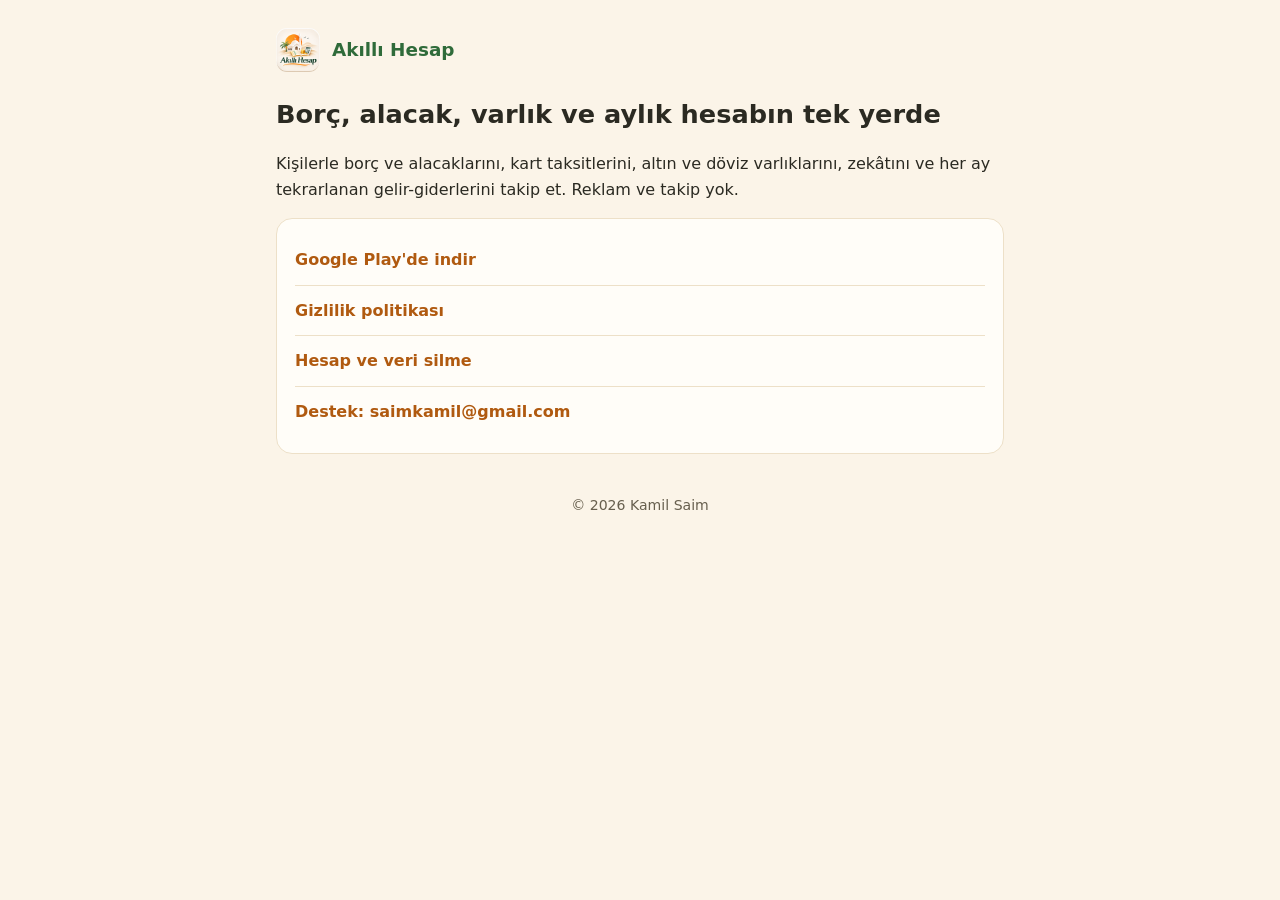
==== akillihesap-site/public/index.html @ 2ceb22c3 "Akilli Hesap tanitim ve gizlilik sayfasi (Cloudflare Workers, akillihesap.kamilsaim.com) Co-Authored" ====
<!doctype html>
<html lang="tr">
<head>
<meta charset="utf-8">
<meta name="viewport" content="width=device-width, initial-scale=1">
<title>Akıllı Hesap</title>
<meta name="description" content="Akıllı Hesap: borç ve alacak, taksit, varlıklar, zekât ve aylık gelir-gider tek uygulamada.">
<link rel="icon" href="logo.png">
<link rel="stylesheet" href="stil.css">
</head>
<body>
<main class="wrap">
<header><img src="logo.png" alt=""><span>Akıllı Hesap</span></header>
<h1>Borç, alacak, varlık ve aylık hesabın tek yerde</h1>
<p>Kişilerle borç ve alacaklarını, kart taksitlerini, altın ve döviz varlıklarını, zekâtını ve her ay tekrarlanan gelir-giderlerini takip et. Reklam ve takip yok.</p>
<div class="card links">
  <a href="https://play.google.com/store/apps/details?id=com.kamilsaim.borcdefteri">Google Play'de indir</a>
  <a href="gizlilik">Gizlilik politikası</a>
  <a href="gizlilik#hesap-silme">Hesap ve veri silme</a>
  <a href="mailto:saimkamil@gmail.com?subject=Ak%C4%B1ll%C4%B1%20Hesap">Destek: saimkamil@gmail.com</a>
</div>
<footer>© 2026 Kamil Saim</footer>
</main>
</body>
</html>
---- akillihesap-site/public/stil.css ----
:root {
  --bg: #FBF4E8; --card: #FFFDF8; --line: #EDE0C8; --tx: #2B2A22; --tx2: #675F4E;
  --gr: #2F6B3A; --acc: #B05A10;
}
@media (prefers-color-scheme: dark) {
  :root { --bg: #111814; --card: #19221C; --line: #28352C; --tx: #EFE8D8; --tx2: #ABA493; --gr: #8FCB98; --acc: #F2A453; }
}
* { box-sizing: border-box; }
body { margin: 0; background: var(--bg); color: var(--tx); font-family: system-ui, -apple-system, "Segoe UI", Roboto, sans-serif; line-height: 1.6; }
.wrap { max-width: 760px; margin: 0 auto; padding: 28px 16px 60px; }
header { display: flex; align-items: center; gap: 12px; font-weight: 800; font-size: 1.15rem; color: var(--gr); }
header img { width: 44px; height: 44px; border-radius: 11px; }
h1 { font-size: 1.6rem; margin: 22px 0 4px; }
h2 { font-size: 1.15rem; margin: 30px 0 8px; }
.date, footer { color: var(--tx2); font-size: .88rem; }
p, li { color: var(--tx); }
a { color: var(--acc); }
code { background: var(--card); border: 1px solid var(--line); padding: 2px 6px; border-radius: 6px; font-size: .88em; }
.card { background: var(--card); border: 1px solid var(--line); border-radius: 16px; padding: 16px 18px; margin-top: 14px; }
.links a { display: block; padding: 12px 0; font-weight: 700; border-top: 1px solid var(--line); text-decoration: none; }
.links a:first-child { border-top: 0; }
footer { margin-top: 40px; text-align: center; }
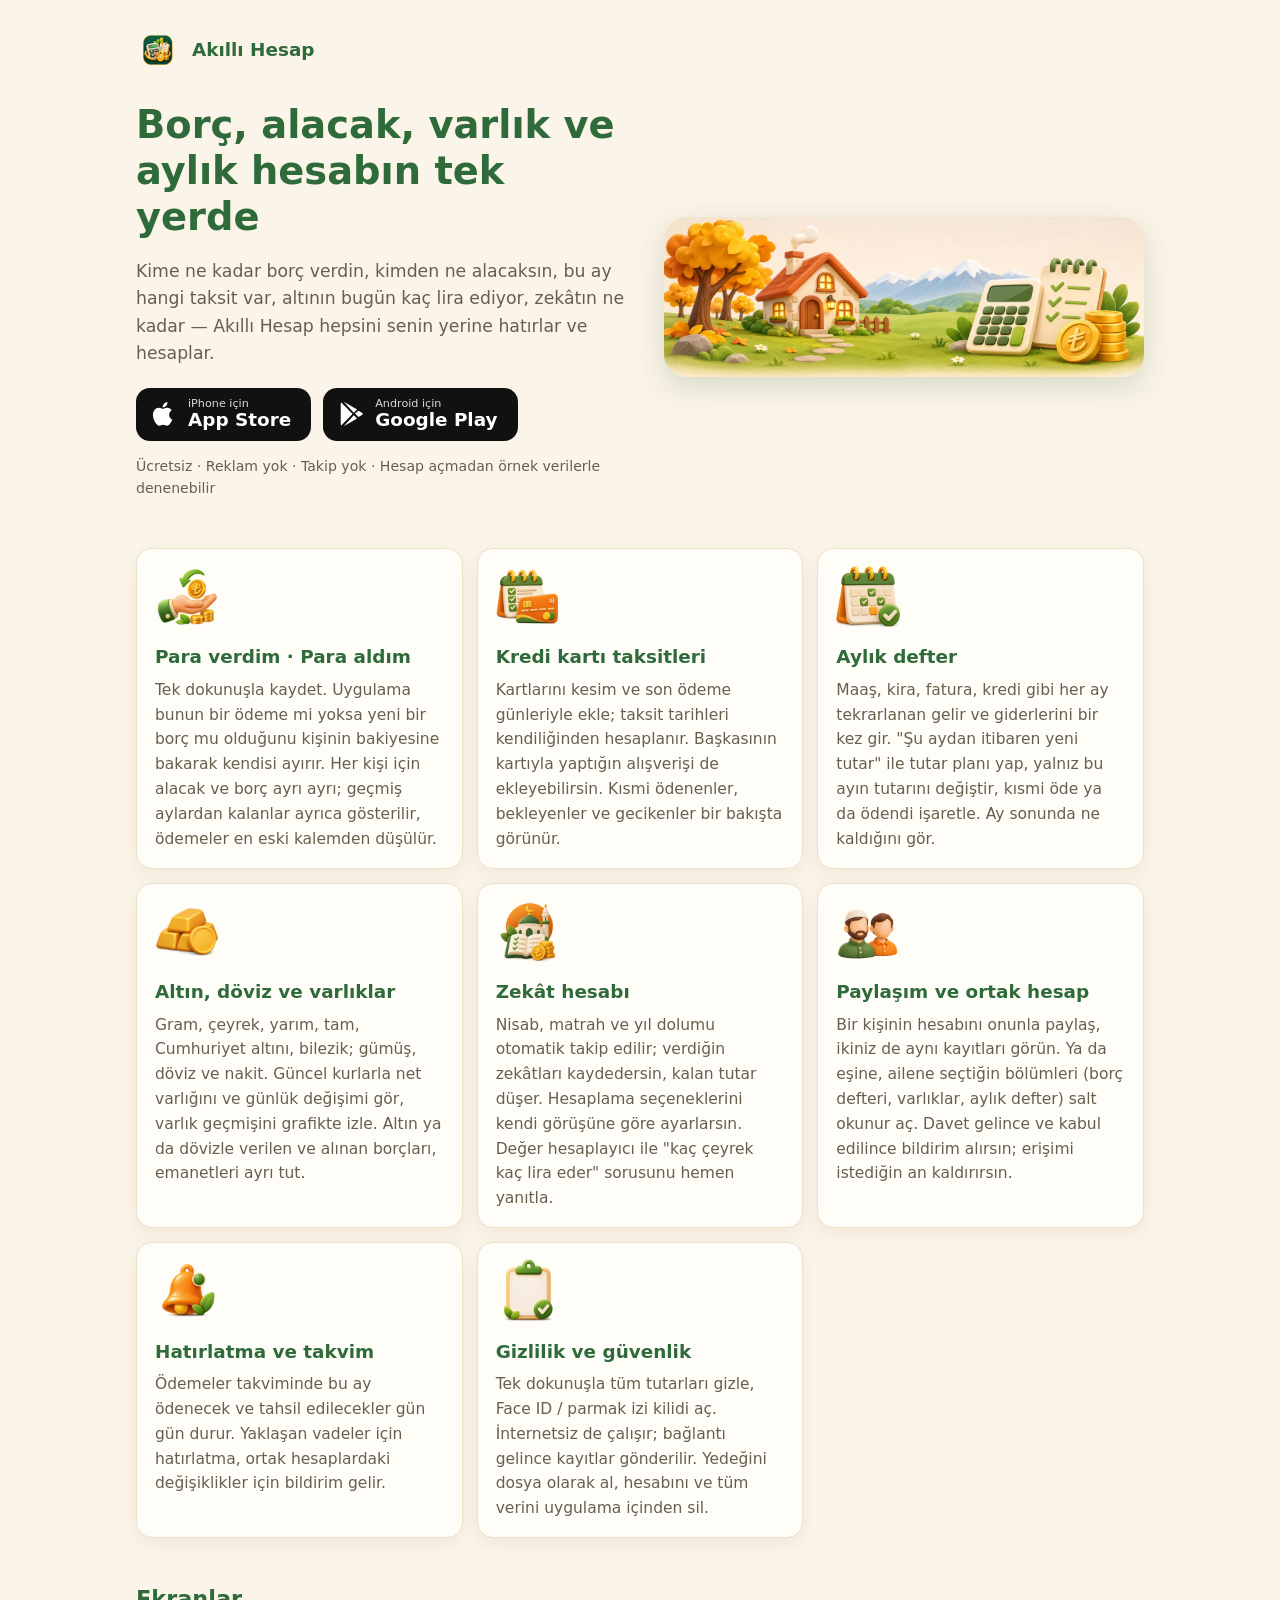
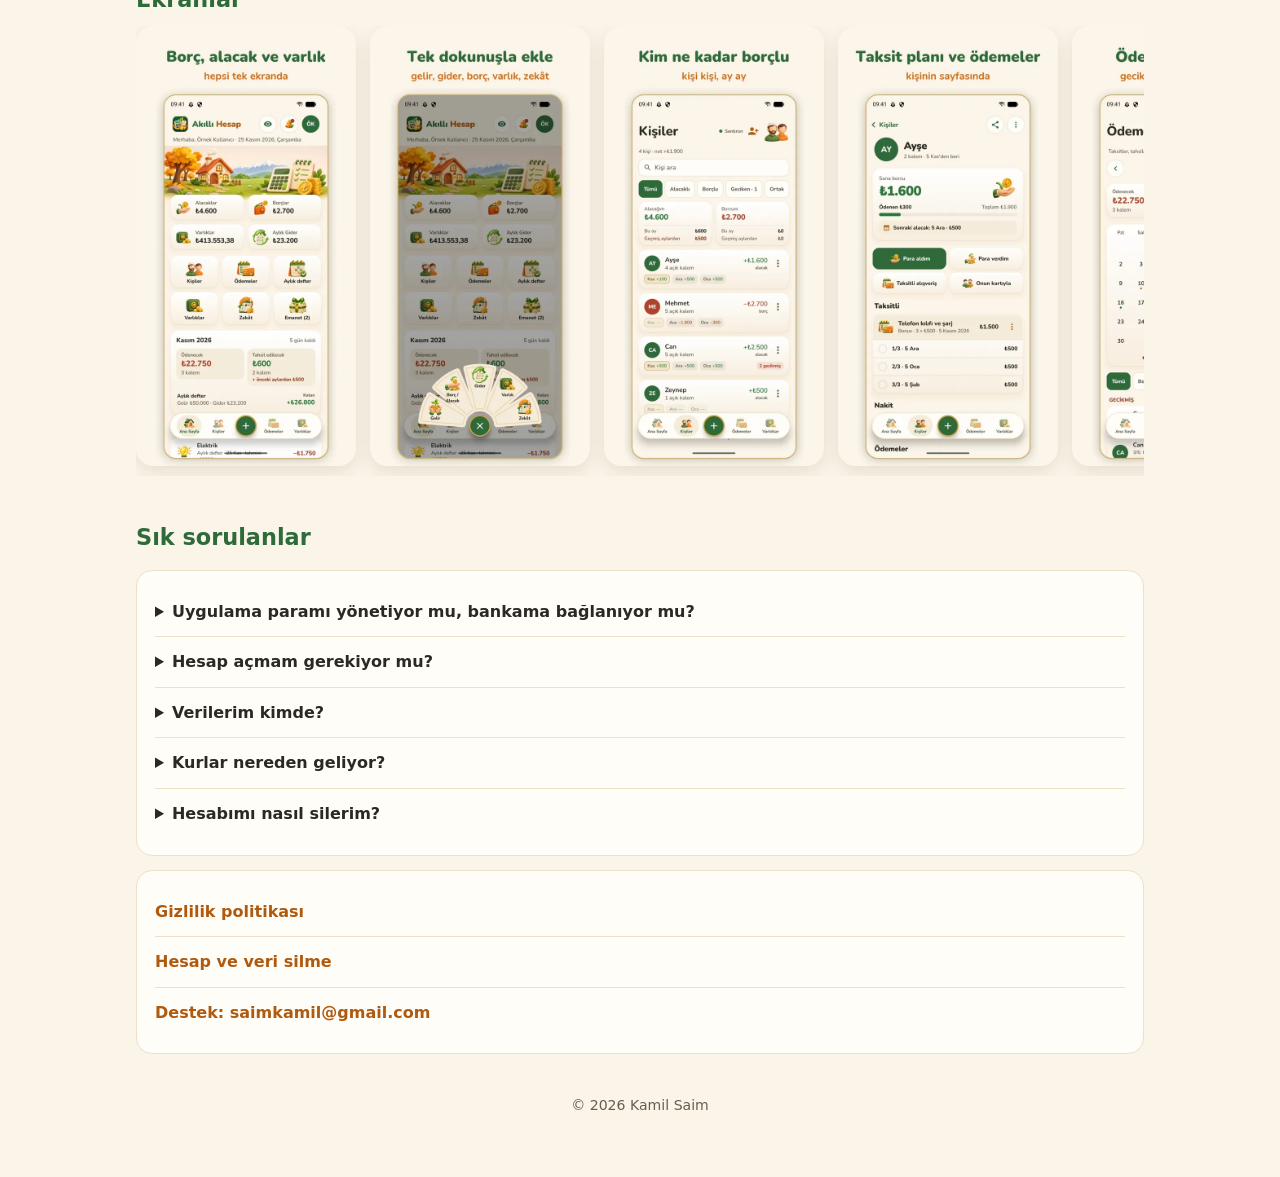
==== commit 223c9a61: "Tanitim sayfasi: yeni logo, banner, genis aciklama, ozellikler, ekranlar, SSS, App Store + Google Pl" ====
--- a/akillihesap-site/public/index.html
+++ b/akillihesap-site/public/index.html
@@ -3,18 +3,104 @@
 <head>
 <meta charset="utf-8">
 <meta name="viewport" content="width=device-width, initial-scale=1">
-<title>Akıllı Hesap</title>
-<meta name="description" content="Akıllı Hesap: borç ve alacak, taksit, varlıklar, zekât ve aylık gelir-gider tek uygulamada.">
-<link rel="icon" href="logo.png">
+<title>Akıllı Hesap — Borç, alacak, taksit, varlık ve zekât tek uygulamada</title>
+<meta name="description" content="Akıllı Hesap: kişilerle borç ve alacak, kredi kartı taksitleri, aylık gelir-gider, altın ve döviz varlıkları, zekât hesabı tek uygulamada. Reklam yok, takip yok. iPhone ve Android.">
+<meta property="og:title" content="Akıllı Hesap">
+<meta property="og:description" content="Borç, alacak, taksit, aylık defter, altın-döviz varlıkları ve zekât tek hesapta.">
+<meta property="og:image" content="https://akillihesap.kamilsaim.com/logo.png">
+<meta name="theme-color" content="#2F6B3A">
+<link rel="icon" href="favicon.png">
+<link rel="apple-touch-icon" href="apple-touch-icon.png">
 <link rel="stylesheet" href="stil.css">
 </head>
 <body>
-<main class="wrap">
+<main class="wrap genis">
 <header><img src="logo.png" alt=""><span>Akıllı Hesap</span></header>
-<h1>Borç, alacak, varlık ve aylık hesabın tek yerde</h1>
-<p>Kişilerle borç ve alacaklarını, kart taksitlerini, altın ve döviz varlıklarını, zekâtını ve her ay tekrarlanan gelir-giderlerini takip et. Reklam ve takip yok.</p>
+
+<section class="hero">
+  <div>
+    <h1>Borç, alacak, varlık ve aylık hesabın tek yerde</h1>
+    <p class="giris">Kime ne kadar borç verdin, kimden ne alacaksın, bu ay hangi taksit var, altının bugün kaç lira ediyor, zekâtın ne kadar — Akıllı Hesap hepsini senin yerine hatırlar ve hesaplar.</p>
+    <div class="indir">
+      <a class="magaza" href="https://apps.apple.com/tr/app/id6822288779">
+        <svg viewBox="0 0 24 24" aria-hidden="true"><path d="M16.4 12.6c0-2.6 2.1-3.8 2.2-3.9-1.2-1.8-3.1-2-3.7-2-1.6-.2-3.1.9-3.9.9-.8 0-2-.9-3.4-.9-1.7 0-3.3 1-4.2 2.6-1.8 3.1-.5 7.7 1.3 10.2.9 1.2 1.9 2.6 3.2 2.6 1.3-.1 1.8-.8 3.3-.8s2 .8 3.4.8c1.4 0 2.3-1.3 3.1-2.5 1-1.4 1.4-2.8 1.4-2.9-.1 0-2.7-1-2.7-4.1zM13.9 5c.7-.9 1.2-2 1-3.2-1 0-2.3.7-3 1.6-.7.8-1.2 2-1.1 3.1 1.2.1 2.3-.6 3.1-1.5z"/></svg>
+        <span><small>iPhone için</small>App Store</span>
+      </a>
+      <a class="magaza" href="https://play.google.com/store/apps/details?id=com.kamilsaim.borcdefteri">
+        <svg viewBox="0 0 24 24" aria-hidden="true"><path d="M3.6 2.2c-.3.3-.4.7-.4 1.2v17.2c0 .5.1.9.4 1.2l9.7-9.8-9.7-9.8zm10.8 10.9 2.8 2.8-11.4 6.5 8.6-9.3zm0-2.2L5.8 1.6l11.4 6.5-2.8 2.8zm4-1.6 3 1.7c.9.5.9 1.4 0 1.9l-3 1.7-3-3 3-2.3z"/></svg>
+        <span><small>Android için</small>Google Play</span>
+      </a>
+    </div>
+    <p class="kucuk">Ücretsiz · Reklam yok · Takip yok · Hesap açmadan örnek verilerle denenebilir</p>
+  </div>
+  <img class="banner" src="g/banner.webp" alt="Ev, hesap makinesi ve altın paralarla Akıllı Hesap manzarası">
+</section>
+
+<section class="ozellikler">
+  <article class="card ozellik">
+    <img src="g/m_borc_verdim.webp" alt="">
+    <h2>Para verdim · Para aldım</h2>
+    <p>Tek dokunuşla kaydet. Uygulama bunun bir ödeme mi yoksa yeni bir borç mu olduğunu kişinin bakiyesine bakarak kendisi ayırır. Her kişi için alacak ve borç ayrı ayrı; geçmiş aylardan kalanlar ayrıca gösterilir, ödemeler en eski kalemden düşülür.</p>
+  </article>
+  <article class="card ozellik">
+    <img src="g/taksit.webp" alt="">
+    <h2>Kredi kartı taksitleri</h2>
+    <p>Kartlarını kesim ve son ödeme günleriyle ekle; taksit tarihleri kendiliğinden hesaplanır. Başkasının kartıyla yaptığın alışverişi de ekleyebilirsin. Kısmi ödenenler, bekleyenler ve gecikenler bir bakışta görünür.</p>
+  </article>
+  <article class="card ozellik">
+    <img src="g/d_defter.webp" alt="">
+    <h2>Aylık defter</h2>
+    <p>Maaş, kira, fatura, kredi gibi her ay tekrarlanan gelir ve giderlerini bir kez gir. "Şu aydan itibaren yeni tutar" ile tutar planı yap, yalnız bu ayın tutarını değiştir, kısmi öde ya da ödendi işaretle. Ay sonunda ne kaldığını gör.</p>
+  </article>
+  <article class="card ozellik">
+    <img src="g/v_altin.webp" alt="">
+    <h2>Altın, döviz ve varlıklar</h2>
+    <p>Gram, çeyrek, yarım, tam, Cumhuriyet altını, bilezik; gümüş, döviz ve nakit. Güncel kurlarla net varlığını ve günlük değişimi gör, varlık geçmişini grafikte izle. Altın ya da dövizle verilen ve alınan borçları, emanetleri ayrı tut.</p>
+  </article>
+  <article class="card ozellik">
+    <img src="g/m_zekat.webp" alt="">
+    <h2>Zekât hesabı</h2>
+    <p>Nisab, matrah ve yıl dolumu otomatik takip edilir; verdiğin zekâtları kaydedersin, kalan tutar düşer. Hesaplama seçeneklerini kendi görüşüne göre ayarlarsın. Değer hesaplayıcı ile "kaç çeyrek kaç lira eder" sorusunu hemen yanıtla.</p>
+  </article>
+  <article class="card ozellik">
+    <img src="g/kisiler.webp" alt="">
+    <h2>Paylaşım ve ortak hesap</h2>
+    <p>Bir kişinin hesabını onunla paylaş, ikiniz de aynı kayıtları görün. Ya da eşine, ailene seçtiğin bölümleri (borç defteri, varlıklar, aylık defter) salt okunur aç. Davet gelince ve kabul edilince bildirim alırsın; erişimi istediğin an kaldırırsın.</p>
+  </article>
+  <article class="card ozellik">
+    <img src="g/a_bildirim.webp" alt="">
+    <h2>Hatırlatma ve takvim</h2>
+    <p>Ödemeler takviminde bu ay ödenecek ve tahsil edilecekler gün gün durur. Yaklaşan vadeler için hatırlatma, ortak hesaplardaki değişiklikler için bildirim gelir.</p>
+  </article>
+  <article class="card ozellik">
+    <img src="g/a_yedek.webp" alt="">
+    <h2>Gizlilik ve güvenlik</h2>
+    <p>Tek dokunuşla tüm tutarları gizle, Face ID / parmak izi kilidi aç. İnternetsiz de çalışır; bağlantı gelince kayıtlar gönderilir. Yedeğini dosya olarak al, hesabını ve tüm verini uygulama içinden sil.</p>
+  </article>
+</section>
+
+<h2 class="baslik">Ekranlar</h2>
+<div class="galeri">
+  <img src="g/01-ana.webp" alt="Ana sayfa" loading="lazy">
+  <img src="g/02-yelpaze.webp" alt="Ekleme menüsü" loading="lazy">
+  <img src="g/03-kisiler.webp" alt="Kişiler" loading="lazy">
+  <img src="g/04-kisi.webp" alt="Kişi detayı" loading="lazy">
+  <img src="g/05-odemeler.webp" alt="Ödemeler takvimi" loading="lazy">
+  <img src="g/06-varliklar.webp" alt="Varlıklar" loading="lazy">
+  <img src="g/07-defter.webp" alt="Aylık defter" loading="lazy">
+  <img src="g/08-zekat.webp" alt="Zekât" loading="lazy">
+</div>
+
+<h2 class="baslik">Sık sorulanlar</h2>
+<div class="card sss">
+  <details><summary>Uygulama paramı yönetiyor mu, bankama bağlanıyor mu?</summary><p>Hayır. Akıllı Hesap yalnız kayıt tutar ve hesaplar; para transferi yapmaz, bankaya ya da kartına bağlanmaz.</p></details>
+  <details><summary>Hesap açmam gerekiyor mu?</summary><p>Denemek için gerekmez: giriş ekranında "Örnek verilerle gir" seç. Kendi kayıtların için Apple veya Google ile giriş yaparsın; böylece verilerin telefonların arasında eşitlenir.</p></details>
+  <details><summary>Verilerim kimde?</summary><p>Kayıtların yalnız senin hesabına bağlıdır, başkası göremez (paylaştıkların hariç). Reklam ve takip yok, veriler üçüncü taraflarla paylaşılmaz. Ayrıntı: <a href="gizlilik">Gizlilik politikası</a>.</p></details>
+  <details><summary>Kurlar nereden geliyor?</summary><p>Altın ve döviz kurları herkese açık bir kaynaktan okunur; gösterim amaçlıdır. İstersen elle de girebilirsin.</p></details>
+  <details><summary>Hesabımı nasıl silerim?</summary><p>Uygulamada Ayarlar → "Hesabımı sil". Ayrıntı: <a href="gizlilik#hesap-silme">Hesap ve veri silme</a>.</p></details>
+</div>
+
 <div class="card links">
-  <a href="https://play.google.com/store/apps/details?id=com.kamilsaim.borcdefteri">Google Play'de indir</a>
   <a href="gizlilik">Gizlilik politikası</a>
   <a href="gizlilik#hesap-silme">Hesap ve veri silme</a>
   <a href="mailto:saimkamil@gmail.com?subject=Ak%C4%B1ll%C4%B1%20Hesap">Destek: saimkamil@gmail.com</a>
--- a/akillihesap-site/public/stil.css
+++ b/akillihesap-site/public/stil.css
@@ -20,3 +20,29 @@
 .links a { display: block; padding: 12px 0; font-weight: 700; border-top: 1px solid var(--line); text-decoration: none; }
 .links a:first-child { border-top: 0; }
 footer { margin-top: 40px; text-align: center; }
+
+/* Tanıtım sayfası */
+.genis { max-width: 1040px; }
+.hero { display: grid; gap: 24px; align-items: center; margin-top: 8px; }
+@media (min-width: 820px) { .hero { grid-template-columns: 1.05fr 1fr; } }
+.hero h1 { font-size: clamp(1.7rem, 4vw, 2.4rem); line-height: 1.2; color: var(--gr); }
+.giris { font-size: 1.08rem; color: var(--tx2); }
+.banner { width: 100%; border-radius: 22px; box-shadow: 0 10px 30px rgba(47,107,58,.18); }
+.indir { display: flex; flex-wrap: wrap; gap: 12px; margin: 20px 0 8px; }
+.magaza { display: inline-flex; align-items: center; gap: 10px; background: #111; color: #fff; text-decoration: none; border-radius: 14px; padding: 10px 20px 10px 14px; min-height: 52px; font-weight: 700; font-size: 1.15rem; line-height: 1.1; }
+.magaza svg { width: 28px; height: 28px; fill: #fff; }
+.magaza small { display: block; font-size: .7rem; font-weight: 500; opacity: .85; }
+.magaza:hover { background: var(--gr); }
+.kucuk { font-size: .88rem; color: var(--tx2); }
+.ozellikler { display: grid; gap: 14px; margin-top: 34px; grid-template-columns: repeat(auto-fit, minmax(270px, 1fr)); }
+.ozellik { margin-top: 0; box-shadow: 0 6px 18px rgba(60,40,10,.06); }
+.ozellik img { width: 64px; height: 64px; object-fit: contain; }
+.ozellik h2 { margin: 6px 0 6px; color: var(--gr); }
+.ozellik p { margin: 0; color: var(--tx2); font-size: .97rem; }
+.baslik { font-size: 1.4rem; margin-top: 44px; color: var(--gr); }
+.galeri { display: flex; gap: 14px; overflow-x: auto; scroll-snap-type: x mandatory; padding-bottom: 10px; }
+.galeri img { flex: 0 0 auto; width: 220px; border-radius: 18px; scroll-snap-align: start; box-shadow: 0 6px 18px rgba(60,40,10,.1); }
+.sss details { border-top: 1px solid var(--line); padding: 12px 0; }
+.sss details:first-child { border-top: 0; }
+.sss summary { font-weight: 700; cursor: pointer; }
+.sss p { margin: 8px 0 0; color: var(--tx2); }
